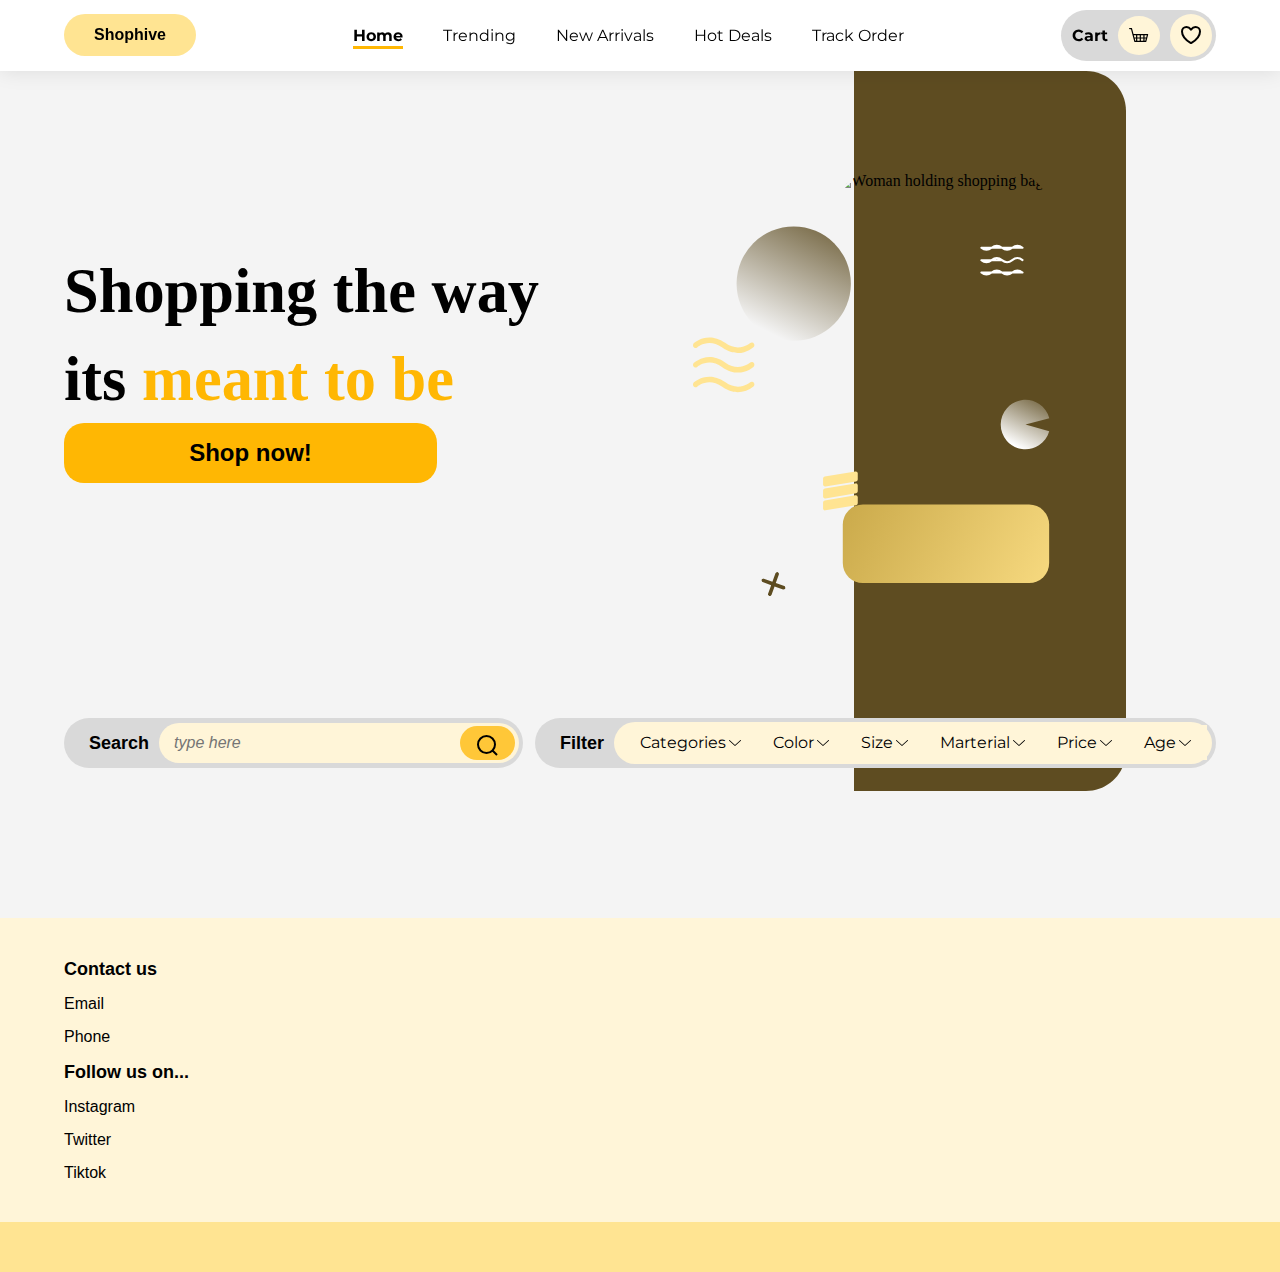
==== index.html @ 3d01b548 "BagIt" ====
<!DOCTYPE html>
<html lang="en">

<head>
    <meta charset="UTF-8">
    <meta http-equiv="X-UA-Compatible" content="IE=edge">
    <meta name="viewport" content="width=device-width, initial-scale=1.0">
    <title>BagIt</title>
    <link rel="stylesheet" href="/styles/index.css">
</head>

<body>
    <nav>
        <button>Shophive</button>
        <ul>
            <li class="active"><a href="index.html">Home</a></li>
            <li><a href="#">Trending</a></li>
            <li><a href="#">New Arrivals</a></li>
            <li><a href="#">Hot Deals</a></li>
            <li><a href="#">Track Order</a></li>
        </ul>
        <div>
            <p>Cart</p>
            <a><button><svg width="20" height="14" viewBox="0 0 20 14" fill="none" xmlns="http://www.w3.org/2000/svg">
                <path d="M0.0441895 0.567568C0.0441895 0.417039 0.108003 0.272676 0.221593 0.166237C0.335182 0.0597972 0.489242 0 0.649882 0H2.46696C2.60207 3.49752e-05 2.73328 0.0423981 2.83974 0.120352C2.9462 0.198307 3.02178 0.307376 3.05448 0.430216L4.5142 6.05405H18.5784C18.6704 6.05408 18.7612 6.07374 18.8438 6.11155C18.9265 6.14936 18.9989 6.20433 19.0556 6.27227C19.1122 6.34022 19.1516 6.41936 19.1707 6.50369C19.1898 6.58802 19.1882 6.67532 19.1659 6.75897L17.3488 13.5698C17.3161 13.6926 17.2405 13.8017 17.1341 13.8796C17.0276 13.9576 16.8964 14 16.7613 14H5.85883C5.72373 14 5.59251 13.9576 5.48605 13.8796C5.3796 13.8017 5.30401 13.6926 5.27131 13.5698L1.99452 1.13514H0.649882C0.489242 1.13514 0.335182 1.07534 0.221593 0.968898C0.108003 0.862459 0.0441895 0.718096 0.0441895 0.567568ZM4.81704 7.18919L5.42274 9.45946H7.07022V7.18919H4.81704ZM8.2816 7.18919V9.45946H10.7044V7.18919H8.2816ZM11.9158 7.18919V9.45946H14.3385V7.18919H11.9158ZM15.5499 7.18919V9.45946H17.1974L17.8031 7.18919H15.5499ZM16.8945 10.5946H15.5499V12.8649H16.2889L16.8945 10.5946ZM14.3385 10.5946H11.9158V12.8649H14.3385V10.5946ZM10.7044 10.5946H8.2816V12.8649H10.7044V10.5946ZM7.07022 10.5946H5.72558L6.33127 12.8649H7.07022V10.5946Z" fill="black"/>
                </svg>
             </button></a>
            <a><button><svg width="20" height="18" viewBox="0 0 20 18" fill="none" xmlns="http://www.w3.org/2000/svg">
                <path d="M5.5 1C3.0151 1 1 2.98817 1 5.44107C1 7.42116 1.7875 12.1206 9.5392 16.8712C9.67805 16.9555 9.83746 17 10 17C10.1625 17 10.3219 16.9555 10.4608 16.8712C18.2125 12.1206 19 7.42116 19 5.44107C19 2.98817 16.9849 1 14.5 1C12.0151 1 10 3.69156 10 3.69156C10 3.69156 7.9849 1 5.5 1Z" stroke="black" stroke-width="2" stroke-linecap="round" stroke-linejoin="round"/>
                </svg>
            </button></a>
        </div>
    </nav>
    <header class="hero-bg">
        <h1>Shopping the way<br>its <span>meant to be</span></h1>
        <button>Shop now!</button>

        <svg width="272" height="720" viewBox="0 0 272 720" fill="none" xmlns="http://www.w3.org/2000/svg">
            <path d="M0 0H232C254.091 0 272 17.9086 272 40V680C272 702.091 254.091 720 232 720H0V0Z" fill="#5E4C21"/>
            </svg>
        <div class="svgs">
            <svg width="208" height="80" viewBox="0 0 208 80" fill="none" xmlns="http://www.w3.org/2000/svg">
                <rect x="0.785278" y="0.576691" width="206.368" height="78.454" rx="20" fill="url(#paint0_linear_428_2)"/>
                <defs>
                <linearGradient id="paint0_linear_428_2" x1="-25.6503" y1="-16.4785" x2="233.589" y2="118.684" gradientUnits="userSpaceOnUse">
                <stop stop-color="#C4A343"/>
                <stop offset="1" stop-color="#FFE289"/>
                </linearGradient>
                </defs>
                </svg>

            <svg width="35" height="40" viewBox="0 0 35 40" fill="none" xmlns="http://www.w3.org/2000/svg">
            <path d="M2.0614 7.55216L32.7608 2.43559V8.40492L2.0614 13.5215V7.55216ZM2.0614 19.4908L32.7608 14.3742V20.3436L2.0614 25.4601V19.4908ZM2.0614 31.4295L32.7608 26.3129V32.2822L2.0614 37.3988V31.4295Z" fill="#FFE492" stroke="#FFE492" stroke-width="4" stroke-linecap="round" stroke-linejoin="round"/>
            </svg>
            <svg width="62" height="56" viewBox="0 0 62 56" fill="none" xmlns="http://www.w3.org/2000/svg">
                <path d="M0.547352 9.94303C0.129821 9.3612 -0.0608042 8.62201 0.017068 7.88672C0.0949402 7.15144 0.434988 6.47975 0.963021 6.0182C3.74668 3.77124 6.90918 2.15139 10.2676 1.25234C15.4155 -0.149388 23.4092 -0.499819 32.1063 5.84299C45.6635 15.7602 56.7907 6.40368 57.2383 5.98316C57.7774 5.53224 58.4549 5.32779 59.1287 5.41273C59.8024 5.49768 60.4198 5.86541 60.8514 6.43872C61.269 7.02055 61.4596 7.75975 61.3817 8.49503C61.3038 9.23031 60.9638 9.902 60.4358 10.3635C57.6521 12.6105 54.4896 14.2304 51.1311 15.1294C49.0709 15.6917 46.9553 15.9741 44.8322 15.9704C40.3557 15.9704 34.984 14.6739 29.2925 10.5388C15.7353 0.621559 4.60812 9.97808 4.16048 10.3986C3.62139 10.8495 2.94384 11.054 2.27013 10.969C1.59641 10.8841 0.978934 10.5163 0.547352 9.94303ZM57.2383 25.6073C56.7907 26.0278 45.6635 35.3843 32.1063 25.4671C23.4092 19.1243 15.4155 19.4748 10.2676 20.8765C6.90918 21.7755 3.74668 23.3954 0.963021 25.6424C0.434988 26.1039 0.0949402 26.7756 0.017068 27.5109C-0.0608042 28.2462 0.129821 28.9854 0.547352 29.5672C0.978934 30.1405 1.59641 30.5082 2.27013 30.5932C2.94384 30.6781 3.62139 30.4737 4.16048 30.0227C4.60812 29.6022 15.7353 20.2457 29.2925 30.1629C34.984 34.298 40.3557 35.5946 44.8322 35.5946C46.9553 35.5983 49.0709 35.3158 51.1311 34.7536C54.4896 33.8545 57.6521 32.2347 60.4358 29.9877C60.9638 29.5262 61.3038 28.8545 61.3817 28.1192C61.4596 27.3839 61.269 26.6447 60.8514 26.0629C60.4198 25.4896 59.8024 25.1218 59.1287 25.0369C58.4549 24.9519 57.7774 25.1564 57.2383 25.6073ZM57.2383 45.2315C56.7907 45.652 45.6635 55.0085 32.1063 45.0913C23.4092 38.7485 15.4155 39.0989 10.2676 40.5006C6.90918 41.3997 3.74668 43.0195 0.963021 45.2665C0.434988 45.7281 0.0949402 46.3997 0.017068 47.135C-0.0608042 47.8703 0.129821 48.6095 0.547352 49.1913C0.978934 49.7646 1.59641 50.1324 2.27013 50.2173C2.94384 50.3023 3.62139 50.0978 4.16048 49.6469C4.60812 49.2264 15.7353 39.8699 29.2925 49.7871C34.984 53.9222 40.3557 55.2188 44.8322 55.2188C50.4448 55.2144 55.9103 53.2504 60.4358 49.6119C60.9638 49.1503 61.3038 48.4786 61.3817 47.7433C61.4596 47.0081 61.269 46.2689 60.8514 45.687C60.4198 45.1137 59.8024 44.746 59.1287 44.661C58.4549 44.5761 57.7774 44.7805 57.2383 45.2315Z" fill="#FFE492"/>
                </svg>
            <svg width="27" height="26" viewBox="0 0 27 26" fill="none" xmlns="http://www.w3.org/2000/svg">
                    <g clip-path="url(#clip0_428_4)">
                    <path d="M9.16279 24.9806C8.71115 24.8172 8.3429 24.4811 8.13903 24.0462C7.93516 23.6113 7.91236 23.1133 8.07564 22.6616L11.1562 14.1438L2.63837 11.0632C2.19462 10.894 1.8351 10.5572 1.63725 10.1254C1.43939 9.69364 1.41904 9.20144 1.58057 8.75481C1.74209 8.30819 2.07258 7.94287 2.50084 7.73754C2.9291 7.53222 3.42087 7.50331 3.87024 7.65705L12.3881 10.7376L15.4686 2.21978C15.6379 1.77603 15.9747 1.41651 16.4064 1.21866C16.8382 1.02081 17.3304 1.00045 17.777 1.16198C18.2236 1.32351 18.589 1.65399 18.7943 2.08225C18.9996 2.51051 19.0285 3.00229 18.8748 3.45165L15.7942 11.9695L24.3121 15.05C24.7558 15.2193 25.1153 15.5561 25.3132 15.9878C25.511 16.4196 25.5314 16.9118 25.3699 17.3584C25.2083 17.8051 24.8778 18.1704 24.4496 18.3757C24.0213 18.581 23.5295 18.6099 23.0802 18.4562L14.5624 15.3756L11.4818 23.8935C11.3184 24.3451 10.9823 24.7133 10.5474 24.9172C10.1125 25.1211 9.61448 25.1439 9.16279 24.9806Z" fill="#5D4C21"/>
                    </g>
                    <defs>
                    <clipPath id="clip0_428_4">
                    <rect width="18.9905" height="18.9905" fill="white" transform="translate(8.90137 25.7035) rotate(-115.117)"/>
                    </clipPath>
                    </defs>
                    </svg>
            <svg width="115" height="115" viewBox="0 0 115 115" fill="none" xmlns="http://www.w3.org/2000/svg">
                        <circle cx="57.7177" cy="57.6258" r="57.135" fill="url(#paint0_linear_428_3)"/>
                        <defs>
                        <linearGradient id="paint0_linear_428_3" x1="102.914" y1="-28.0767" x2="34.2668" y2="107.086" gradientUnits="userSpaceOnUse">
                        <stop offset="0.0328347" stop-color="#5D4C21"/>
                        <stop offset="1" stop-color="#5D4C21" stop-opacity="0"/>
                        </linearGradient>
                        </defs>
                        </svg>
            <svg width="44" height="32" viewBox="0 0 44 32" fill="none" xmlns="http://www.w3.org/2000/svg">
                            <path d="M21.9324 16.1288C23.1689 17.1593 24.4054 18.1897 27.0845 18.1897C32.2365 18.1897 32.2365 14.068 37.3886 14.068C40.0677 14.068 41.3042 15.0984 42.5407 16.1288M1.32397 3.76381C2.56048 4.79423 3.79698 5.82465 6.47607 5.82465C11.6282 5.82465 11.6282 1.70297 16.7803 1.70297C19.4594 1.70297 20.6959 2.73339 21.9324 3.76381H1.32397ZM1.32397 28.4939C2.56048 29.5243 3.79698 30.5547 6.47607 30.5547C11.6282 30.5547 11.6282 26.433 16.7803 26.433C19.4594 26.433 20.6959 27.4635 21.9324 28.4939H1.32397ZM1.32397 16.1288C2.56048 17.1593 3.79698 18.1897 6.47607 18.1897C11.6282 18.1897 11.6282 14.068 16.7803 14.068C19.4594 14.068 20.6959 15.0984 21.9324 16.1288H1.32397ZM21.9324 3.76381C23.1689 4.79423 24.4054 5.82465 27.0845 5.82465C32.2365 5.82465 32.2365 1.70297 37.3886 1.70297C40.0677 1.70297 41.3042 2.73339 42.5407 3.76381H21.9324ZM21.9324 28.4939C23.1689 29.5243 24.4054 30.5547 27.0845 30.5547C32.2365 30.5547 32.2365 26.433 37.3886 26.433C40.0677 26.433 41.3042 27.4635 42.5407 28.4939H21.9324Z" stroke="white" stroke-width="2" stroke-linecap="round" stroke-linejoin="round"/>
                            </svg>
            <svg width="50" height="51" viewBox="0 0 50 51" fill="none" xmlns="http://www.w3.org/2000/svg">
                                <path d="M49.3413 19.1638C47.7931 13.3856 44.2029 8.36452 39.236 5.03075C34.2691 1.69699 28.2621 0.27658 22.3281 1.0327C16.3941 1.78882 10.9352 4.67021 6.96304 9.143C2.99084 13.6158 0.774523 19.3768 0.724734 25.3586C0.674944 31.3404 2.79506 37.1375 6.69226 41.6758C10.5895 46.214 15.9996 49.1859 21.9202 50.0407C27.8408 50.8955 33.8705 49.5753 38.8923 46.3246C43.914 43.074 47.5873 38.1133 49.2315 32.3618L25.4539 25.5644L49.3413 19.1638Z" fill="url(#paint0_linear_428_17)"/>
                                <defs>
                                <linearGradient id="paint0_linear_428_17" x1="45.0165" y1="-11.5307" x2="15.3035" y2="46.9725" gradientUnits="userSpaceOnUse">
                                <stop offset="0.0328347" stop-color="#5D4C21"/>
                                <stop offset="1" stop-color="white"/>
                                </linearGradient>
                                </defs>
                                </svg>

        </div>
        <img src="/images/unsplash_3o-X8WJOP5E.png" alt="Woman holding shopping bags">
    </header>
    <section class="search" id="search">
        <div>
            <h3>Search</h3>
            <input type="text" id="search" placeholder="type here">
            <button id="search-button"><svg width="21" height="21" viewBox="0 0 21 21" fill="none" xmlns="http://www.w3.org/2000/svg">
        <path d="M20 20L15.514 15.506L20 20ZM18 9.5C18 11.7543 17.1045 13.9163 15.5104 15.5104C13.9163 17.1045 11.7543 18 9.5 18C7.24566 18 5.08365 17.1045 3.48959 15.5104C1.89553 13.9163 1 11.7543 1 9.5C1 7.24566 1.89553 5.08365 3.48959 3.48959C5.08365 1.89553 7.24566 1 9.5 1C11.7543 1 13.9163 1.89553 15.5104 3.48959C17.1045 5.08365 18 7.24566 18 9.5V9.5Z" stroke="black" stroke-width="2" stroke-linecap="round"/>
        </svg>
        </button>
        </div>
        <div>
            <h3>Filter</h3>
            <ul>
                <li>
                    <div class="dropdown">
                        <button class="dropbtn">Categories      <svg width="12" height="6" viewBox="0 0 12 6" fill="none" xmlns="http://www.w3.org/2000/svg">
                            <path fill-rule="evenodd" clip-rule="evenodd" d="M11.8644 0.125877C11.9074 0.165677 11.9415 0.212958 11.9648 0.265012C11.988 0.317066 12 0.37287 12 0.429228C12 0.485585 11.988 0.541389 11.9648 0.593443C11.9415 0.645497 11.9074 0.692779 11.8644 0.732579L6.32661 5.87412C6.28374 5.91402 6.23282 5.94568 6.17675 5.96728C6.12068 5.98888 6.06058 6 5.99988 6C5.93918 6 5.87907 5.98888 5.82301 5.96728C5.76694 5.94568 5.71602 5.91402 5.67315 5.87412L0.135336 0.732578C0.0486812 0.652125 -2.37356e-08 0.543006 -1.87621e-08 0.429227C-1.37887e-08 0.315449 0.0486813 0.20633 0.135336 0.125876C0.22199 0.0454223 0.339519 0.000223819 0.462067 0.000223824C0.584615 0.00022383 0.702144 0.0454224 0.788797 0.125876L5.99988 4.96493L11.211 0.125877C11.2538 0.0859754 11.3048 0.0543181 11.3608 0.032718C11.4169 0.011118 11.477 -2.28615e-08 11.5377 -2.02082e-08C11.5984 -1.75549e-08 11.6585 0.011118 11.7146 0.0327181C11.7706 0.0543181 11.8216 0.0859754 11.8644 0.125877Z" fill="black"/>
                           </svg></button>
                        <div class="dropdown-content">
                            <a href="#">Schools bags</a>
                            <a href="#">Laptop bags</a>
                        </div>
                    </div>
                </li>
                <li>
                    <div class="dropdown">
                        <button class="dropbtn">Color      <svg width="12" height="6" viewBox="0 0 12 6" fill="none" xmlns="http://www.w3.org/2000/svg">
                            <path fill-rule="evenodd" clip-rule="evenodd" d="M11.8644 0.125877C11.9074 0.165677 11.9415 0.212958 11.9648 0.265012C11.988 0.317066 12 0.37287 12 0.429228C12 0.485585 11.988 0.541389 11.9648 0.593443C11.9415 0.645497 11.9074 0.692779 11.8644 0.732579L6.32661 5.87412C6.28374 5.91402 6.23282 5.94568 6.17675 5.96728C6.12068 5.98888 6.06058 6 5.99988 6C5.93918 6 5.87907 5.98888 5.82301 5.96728C5.76694 5.94568 5.71602 5.91402 5.67315 5.87412L0.135336 0.732578C0.0486812 0.652125 -2.37356e-08 0.543006 -1.87621e-08 0.429227C-1.37887e-08 0.315449 0.0486813 0.20633 0.135336 0.125876C0.22199 0.0454223 0.339519 0.000223819 0.462067 0.000223824C0.584615 0.00022383 0.702144 0.0454224 0.788797 0.125876L5.99988 4.96493L11.211 0.125877C11.2538 0.0859754 11.3048 0.0543181 11.3608 0.032718C11.4169 0.011118 11.477 -2.28615e-08 11.5377 -2.02082e-08C11.5984 -1.75549e-08 11.6585 0.011118 11.7146 0.0327181C11.7706 0.0543181 11.8216 0.0859754 11.8644 0.125877Z" fill="black"/>
                           </svg></button>
                        <div class="dropdown-content">
                            <a href="#">Grey</a>
                            <a href="#">Black</a>
                            <a href="#">Brown</a>
                            <a href="#">Blue</a>
                            <a href="#">Red</a>
                        </div>
                    </div>
                </li>
                <li>
                    <div class="dropdown">
                        <button class="dropbtn">Size     <svg width="12" height="6" viewBox="0 0 12 6" fill="none" xmlns="http://www.w3.org/2000/svg">
                            <path fill-rule="evenodd" clip-rule="evenodd" d="M11.8644 0.125877C11.9074 0.165677 11.9415 0.212958 11.9648 0.265012C11.988 0.317066 12 0.37287 12 0.429228C12 0.485585 11.988 0.541389 11.9648 0.593443C11.9415 0.645497 11.9074 0.692779 11.8644 0.732579L6.32661 5.87412C6.28374 5.91402 6.23282 5.94568 6.17675 5.96728C6.12068 5.98888 6.06058 6 5.99988 6C5.93918 6 5.87907 5.98888 5.82301 5.96728C5.76694 5.94568 5.71602 5.91402 5.67315 5.87412L0.135336 0.732578C0.0486812 0.652125 -2.37356e-08 0.543006 -1.87621e-08 0.429227C-1.37887e-08 0.315449 0.0486813 0.20633 0.135336 0.125876C0.22199 0.0454223 0.339519 0.000223819 0.462067 0.000223824C0.584615 0.00022383 0.702144 0.0454224 0.788797 0.125876L5.99988 4.96493L11.211 0.125877C11.2538 0.0859754 11.3048 0.0543181 11.3608 0.032718C11.4169 0.011118 11.477 -2.28615e-08 11.5377 -2.02082e-08C11.5984 -1.75549e-08 11.6585 0.011118 11.7146 0.0327181C11.7706 0.0543181 11.8216 0.0859754 11.8644 0.125877Z" fill="black"/>
                           </svg></button>
                        <div class="dropdown-content">
                            <a href="#">Small</a>
                            <a href="#">Medium</a>
                            <a href="#">Large</a>
                            <a href="#">Very large</a>
                        </div>
                    </div>
                </li>
                <li>
                    <div class="dropdown">
                        <button class="dropbtn">Marterial      <svg width="12" height="6" viewBox="0 0 12 6" fill="none" xmlns="http://www.w3.org/2000/svg">
                            <path fill-rule="evenodd" clip-rule="evenodd" d="M11.8644 0.125877C11.9074 0.165677 11.9415 0.212958 11.9648 0.265012C11.988 0.317066 12 0.37287 12 0.429228C12 0.485585 11.988 0.541389 11.9648 0.593443C11.9415 0.645497 11.9074 0.692779 11.8644 0.732579L6.32661 5.87412C6.28374 5.91402 6.23282 5.94568 6.17675 5.96728C6.12068 5.98888 6.06058 6 5.99988 6C5.93918 6 5.87907 5.98888 5.82301 5.96728C5.76694 5.94568 5.71602 5.91402 5.67315 5.87412L0.135336 0.732578C0.0486812 0.652125 -2.37356e-08 0.543006 -1.87621e-08 0.429227C-1.37887e-08 0.315449 0.0486813 0.20633 0.135336 0.125876C0.22199 0.0454223 0.339519 0.000223819 0.462067 0.000223824C0.584615 0.00022383 0.702144 0.0454224 0.788797 0.125876L5.99988 4.96493L11.211 0.125877C11.2538 0.0859754 11.3048 0.0543181 11.3608 0.032718C11.4169 0.011118 11.477 -2.28615e-08 11.5377 -2.02082e-08C11.5984 -1.75549e-08 11.6585 0.011118 11.7146 0.0327181C11.7706 0.0543181 11.8216 0.0859754 11.8644 0.125877Z" fill="black"/>
                           </svg></button>
                        <div class="dropdown-content">
                            <a href="#">Silk</a>
                            <a href="#">Leather</a>
                            <a href="#">Wooven</a>
                            <a href="#">Satin</a>
                        </div>
                    </div>
                </li>
                <li>
                    <div class="dropdown">
                        <button class="dropbtn">Price      <svg width="12" height="6" viewBox="0 0 12 6" fill="none" xmlns="http://www.w3.org/2000/svg">
                            <path fill-rule="evenodd" clip-rule="evenodd" d="M11.8644 0.125877C11.9074 0.165677 11.9415 0.212958 11.9648 0.265012C11.988 0.317066 12 0.37287 12 0.429228C12 0.485585 11.988 0.541389 11.9648 0.593443C11.9415 0.645497 11.9074 0.692779 11.8644 0.732579L6.32661 5.87412C6.28374 5.91402 6.23282 5.94568 6.17675 5.96728C6.12068 5.98888 6.06058 6 5.99988 6C5.93918 6 5.87907 5.98888 5.82301 5.96728C5.76694 5.94568 5.71602 5.91402 5.67315 5.87412L0.135336 0.732578C0.0486812 0.652125 -2.37356e-08 0.543006 -1.87621e-08 0.429227C-1.37887e-08 0.315449 0.0486813 0.20633 0.135336 0.125876C0.22199 0.0454223 0.339519 0.000223819 0.462067 0.000223824C0.584615 0.00022383 0.702144 0.0454224 0.788797 0.125876L5.99988 4.96493L11.211 0.125877C11.2538 0.0859754 11.3048 0.0543181 11.3608 0.032718C11.4169 0.011118 11.477 -2.28615e-08 11.5377 -2.02082e-08C11.5984 -1.75549e-08 11.6585 0.011118 11.7146 0.0327181C11.7706 0.0543181 11.8216 0.0859754 11.8644 0.125877Z" fill="black"/>
                           </svg></button>
                        <div class="dropdown-content">
                            <a href="#">Min - #3000</a>
                            <a href="#">#3100 - #6000</a>
                            <a href="#">#6100 - Max</a>
                        </div>
                    </div>
                </li>
                <li>
                    <div class="dropdown">
                        <button class="dropbtn">Age      <svg width="12" height="6" viewBox="0 0 12 6" fill="none" xmlns="http://www.w3.org/2000/svg">
                            <path fill-rule="evenodd" clip-rule="evenodd" d="M11.8644 0.125877C11.9074 0.165677 11.9415 0.212958 11.9648 0.265012C11.988 0.317066 12 0.37287 12 0.429228C12 0.485585 11.988 0.541389 11.9648 0.593443C11.9415 0.645497 11.9074 0.692779 11.8644 0.732579L6.32661 5.87412C6.28374 5.91402 6.23282 5.94568 6.17675 5.96728C6.12068 5.98888 6.06058 6 5.99988 6C5.93918 6 5.87907 5.98888 5.82301 5.96728C5.76694 5.94568 5.71602 5.91402 5.67315 5.87412L0.135336 0.732578C0.0486812 0.652125 -2.37356e-08 0.543006 -1.87621e-08 0.429227C-1.37887e-08 0.315449 0.0486813 0.20633 0.135336 0.125876C0.22199 0.0454223 0.339519 0.000223819 0.462067 0.000223824C0.584615 0.00022383 0.702144 0.0454224 0.788797 0.125876L5.99988 4.96493L11.211 0.125877C11.2538 0.0859754 11.3048 0.0543181 11.3608 0.032718C11.4169 0.011118 11.477 -2.28615e-08 11.5377 -2.02082e-08C11.5984 -1.75549e-08 11.6585 0.011118 11.7146 0.0327181C11.7706 0.0543181 11.8216 0.0859754 11.8644 0.125877Z" fill="black"/>
                           </svg></button>
                        <div class="dropdown-content">
                            <a href="#">Under 5</a>
                            <a href="#">5 - 10</a>
                            <a href="#">10 - 20</a>
                            <a href="#">Above 21</a>
                        </div>
                    </div>
                </li>
            </ul>
        </div>
    </section>

    <footer class="info">
        <div>
            <div>
                <h2>Shophive</h2>
            </div>
            <ul id="Contact">
                <label for="Contact"><h3>Contact us</h3></label>
                <li><a href="#">Email</a></li>
                <li><a href="#">Phone</a></li>
            </ul>
            <ul id="follow">
                <label for="follow"><h3>Follow us on...</h3></label>
                <li><a href="#">Instagram</a></li>
                <li><a href="#">Twitter</a></li>
                <li><a href="#">Tiktok</a></li>
            </ul>
        </div>
        <div>
        </div>
    </footer>

</body>

</html>
---- styles/index.css ----
@import url('https://fonts.googleapis.com/css2?family=Montserrat:ital,wght@0,100;0,400;0,500;0,700;1,100&display=swap');
* {
    margin: 0%;
    padding: 0%;
    box-sizing: border-box;
}

body {
    margin: 0%;
    padding: 0%;
    background-color: #F4F4F4;
}

section,
nav,
header,
footer {
    padding-left: 5%;
    padding-right: 5%;
}

h1 {
    font-weight: 700;
    font-size: 3.9em;
    line-height: 87.67px;
    height: 176px;
    position: relative;
    z-index: 3;
}

h1 span {
    color: #FFB703;
}

h2 {
    font-family: 'Mplus 1p Bold', sans-serif;
    font-style: normal;
    font-weight: 700;
    font-size: 32px;
    line-height: 48px;
    color: #000000;
}

h2 span {
    color: #FFB703;
}

h3 {
    font-family: 'Mplus 1p Bold', sans-serif;
    font-size: 18px;
    font-weight: 700;
    line-height: 22px;
    text-align: left;
}

h3 span {
    color: #FFB703;
}

p {
    font-family: 'Montserrat', sans-serif;
}

button {
    cursor: pointer;
}

nav {
    display: flex;
    justify-content: space-between;
    align-items: center;
    padding-top: 10px;
    padding-bottom: 10px;
    background-color: white;
    position: sticky;
    top: 0%;
    box-shadow: 0px 0px 20px rgba(0, 0, 0, 0.1);
    z-index: 99;
}

nav button:first-child {
    padding: 12px 30px;
    background: rgba(255, 228, 146, 1);
    font-size: 16px;
    font-weight: bold;
    border: none;
    border-radius: 30px;
}

nav ul {
    display: flex;
    gap: 20px;
    align-content: center;
}

nav li,
nav a {
    font-family: 'Montserrat', sans-serif;
    color: black;
    text-decoration: none;
    list-style-type: none;
    font-weight: 400;
    font-size: 1rem;
    font-style: normal;
    align-items: center;
}

nav ul a {
    padding: 10px;
}

nav li a:hover {
    font-weight: bold;
    font-size: .95rem;
}

nav .active a {
    font-weight: bold;
    text-decoration: #FFB703 underline .2em;
    text-underline-offset: 5px;
}

nav>div:last-of-type {
    display: flex;
    justify-content: center;
    gap: 10px;
    background: rgba(217, 217, 217, 1);
    border-radius: 100px;
    align-items: center;
    padding: 4px 4px 4px 11px;
}

nav div p {
    font-family: 'Montserrat', sans-serif;
    font-style: normal;
    font-size: 16px;
    font-weight: bold;
}

nav div button:first-of-type {
    background-color: #FFF5D8;
    border-radius: 100%;
    border: none;
    padding: 16.12px 15px 16.12px 11.62px;
}

nav div button:last-of-type {
    background-color: #FFF5D8;
    border-radius: 100%;
    border: none;
    padding: 12.12px 11px 8.88px 11px;
}

header {
    padding-top: calc(191px - 15px);
    padding-bottom: 225px;
    position: relative;
    border-radius: 40px;
    background-image: url(/images/Untitled-1.png);
    background-repeat: no-repeat;
    background-position: center;
    margin-bottom: 10px;
}

header button {
    font-family: 'Mplus 1p Bold', sans-serif;
    padding: 12px 0px;
    background: rgba(255, 183, 3, 1);
    border: none;
    border-radius: 20px;
    font-size: 24px;
    font-weight: 700;
    width: 373px;
    height: 60px;
}

header img {
    position: absolute;
    width: fit-content;
    height: 417px;
    right: 18%;
    top: 101px;
    border-radius: 40px;
    transition-duration: 200ms;
}

header img:hover {
    transform: scale(1.05);
}

header>svg {
    position: absolute;
    top: 0px;
    right: 12%;
}

.svgs svg {
    transition-duration: 200ms;
}

.svgs svg:hover:nth-child(even) {
    transform: scale(1.05);
}

.svgs svg:hover:nth-child(odd) {
    transform: scale(1.1);
}

.svgs svg:first-child {
    position: absolute;
    right: 18%;
    top: 433px;
    z-index: +2;
}

.svgs svg:nth-child(2) {
    position: absolute;
    right: 33%;
    top: 400px;
    z-index: 2;
}

.svgs svg:nth-child(3) {
    position: absolute;
    right: 41%;
    top: 266px;
}

.svgs svg:nth-child(4) {
    position: absolute;
    right: 38.5%;
    top: 500px;
}

.svgs svg:nth-child(5) {
    position: absolute;
    right: 33.5%;
    top: 155px;
}

.svgs svg:nth-child(6) {
    position: absolute;
    right: 20%;
    top: 173px;
}

.svgs svg:nth-child(7) {
    position: absolute;
    right: 18%;
    top: 328px;
}

.search,
.search>div,
.search ul,
.search li {
    display: flex;
    align-items: center;
    justify-content: space-between;
    list-style-type: none;
}

.search {
    gap: 1%;
    position: sticky;
    top: 81px;
}

.search ul {
    width: 598px;
    height: 42px;
    padding: 0% 10px;
    margin: 0%;
    background: #FFF5D8;
    border-radius: 25px;
}

.search li {
    cursor: pointer;
    position: relative;
}

.search li:hover {
    height: 42px;
}

.search>div {
    position: relative;
    gap: 10px;
    background: #D9D9D9;
    border-radius: 25px;
    padding-left: 25px;
    padding-right: 4px;
    width: 690px;
    height: 50px;
}

.search input {
    width: 90%;
    padding: 11px calc(55px + 16px) 11px 15px;
    background: #FFF5D8;
    border-radius: 25.5px;
    border: none;
    font-size: 16px;
}

.search ::placeholder {
    font-style: italic;
}

#search-button {
    position: absolute;
    padding-top: 8px;
    height: 34px;
    width: 55px;
    right: 8px;
    top: 8px;
    border: none;
    border-radius: 18px;
    background: rgba(255, 183, 3, 0.75);
    z-index: 2;
    cursor: pointer;
}

.dropbtn {
    background: #FFF5D8;
    font-family: 'Montserrat', sans-serif;
    color: black;
    padding: 8px 16px;
    font-size: 16px;
    border: none;
    cursor: pointer;
    display: flex;
    align-items: center;
    gap: 3px;
}

.dropdown {
    position: relative;
    display: inline-block;
}

.dropdown-content {
    display: none;
    position: absolute;
    top: 100%;
    background-color: #f9f9f9;
    width: max-content;
    box-shadow: 0px 8px 16px 0px rgba(0, 0, 0, 0.1);
    z-index: 1;
}

.dropdown-content a {
    color: black;
    padding: 12px 16px;
    text-decoration: none;
    display: block;
}

.dropdown-content a:hover {
    background-color: #f1f1f1;
}

.dropdown:hover .dropdown-content {
    display: block;
}

.dropdown:hover {
    background-color: #3e8e41;
}

footer {
    position: relative;
    bottom: 0px;
    background: #FFF5D8;
    padding-top: 40px;
    padding-bottom: 40px;
    margin-top: 150px;
    display: flex;
    justify-content: space-between;
}

footer div {
    display: flex;
    gap: 15px;
    flex-direction: column;
}

footer ul,
footer li,
footer a {
    color: black;
    list-style-type: none;
    text-decoration: none;
    display: flex;
    flex-direction: column;
    gap: 15px;
    font-family: 'Mplus 1p', sans-serif;
    font-style: normal;
    font-weight: 400;
    font-size: 16px;
}

footer input,
footer textarea {
    padding: 5px 15px;
    background: #FFFFFF;
    border: none;
    border-left: 5px solid #FFB703;
    box-shadow: 0px 4px 4px rgba(0, 0, 0, 0.25);
}

footer button {
    padding: 8px 35px;
    width: fit-content;
    border: none;
    background-color: #FFB703;
    font-family: 'Mplus 1p Bold', sans-serif;
    font-style: normal;
    font-weight: 700;
    font-size: 16px;
    align-items: center;
    justify-content: center;
    text-align: center;
    border-radius: 100px;
}

footer div:last-of-type {
    height: 50px;
    width: 100%;
    background: #FFE492;
    position: absolute;
    top: 100%;
    left: 0%;
}
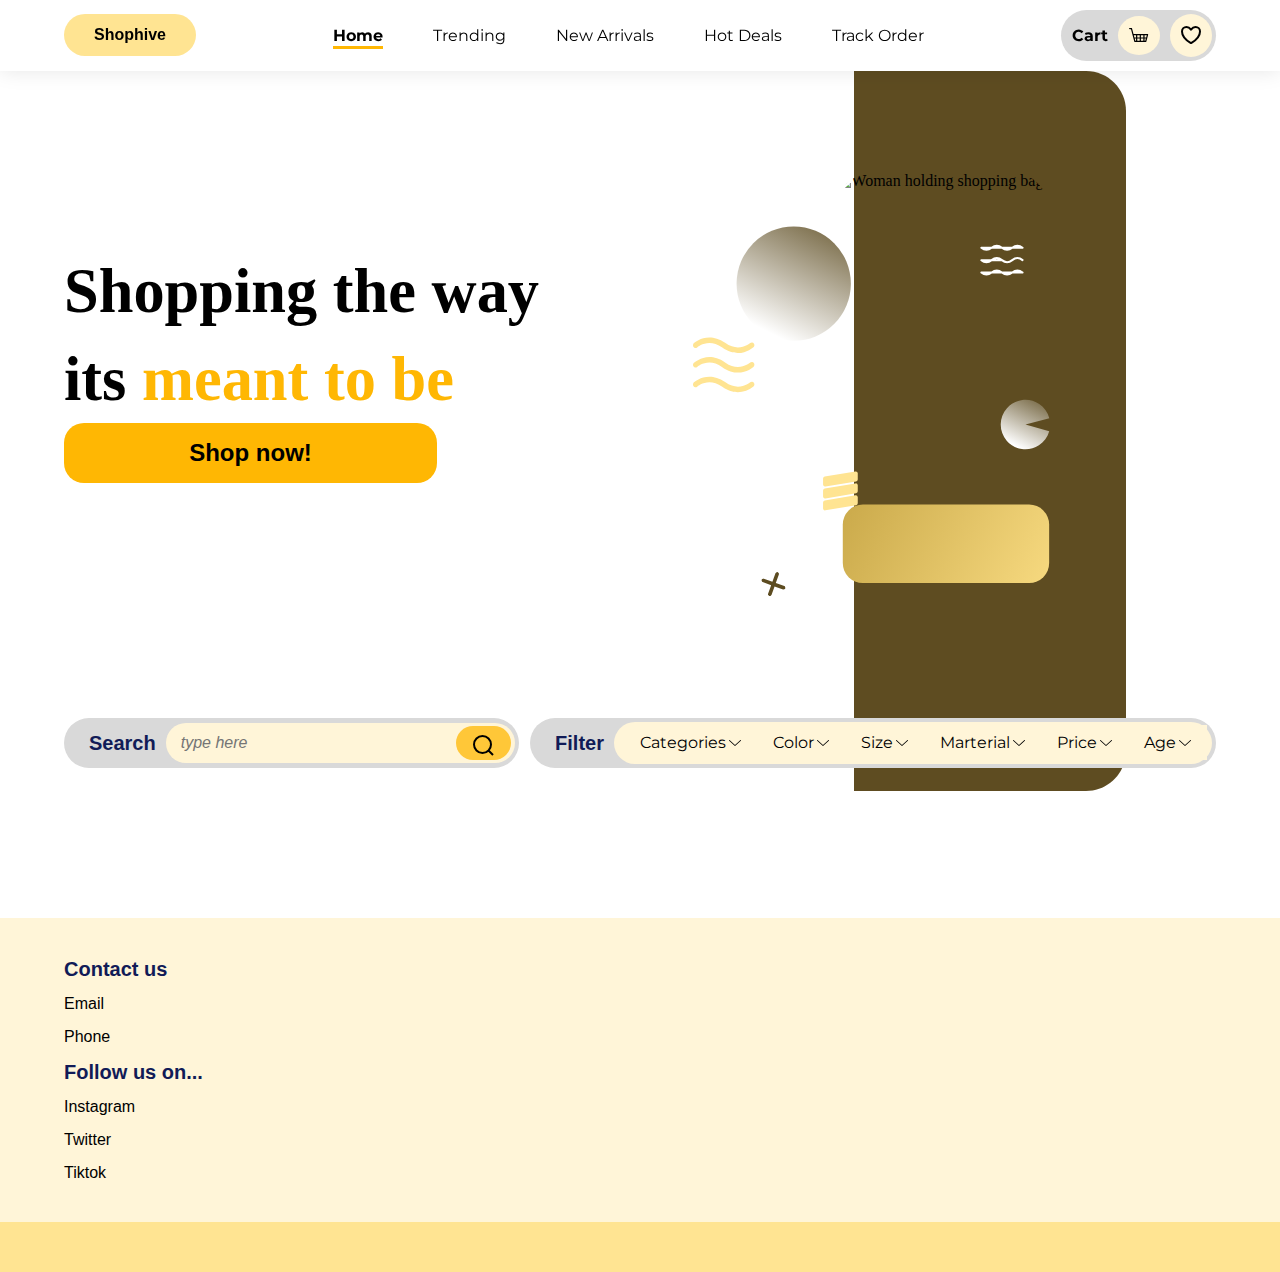
==== commit a87902f9: "BagIt" ====
--- a/index.html
+++ b/index.html
@@ -13,7 +13,7 @@
     <nav>
         <button>Shophive</button>
         <ul>
-            <li class="active"><a href="index.html">Home</a></li>
+            <li><a class="active" href="index.html">Home</a></li>
             <li><a href="#">Trending</a></li>
             <li><a href="#">New Arrivals</a></li>
             <li><a href="#">Hot Deals</a></li>
--- a/styles/index.css
+++ b/styles/index.css
@@ -5,10 +5,13 @@
     box-sizing: border-box;
 }
 
+html {
+    scroll-behavior: smooth;
+}
+
 body {
     margin: 0%;
     padding: 0%;
-    background-color: #F4F4F4;
 }
 
 section,
@@ -38,7 +41,7 @@
     font-weight: 700;
     font-size: 32px;
     line-height: 48px;
-    color: #000000;
+    color: #111B57;
 }
 
 h2 span {
@@ -47,14 +50,24 @@
 
 h3 {
     font-family: 'Mplus 1p Bold', sans-serif;
-    font-size: 18px;
+    font-size: 20px;
     font-weight: 700;
     line-height: 22px;
     text-align: left;
+    color: #111B57;
 }
 
 h3 span {
     color: #FFB703;
+}
+
+h4 {
+    font-family: 'Mplus 1p', sans-serif;
+    font-style: normal;
+    font-weight: 800;
+    font-size: 18px;
+    line-height: 36px;
+    color: #111B57;
 }
 
 p {
@@ -114,7 +127,7 @@
     font-size: .95rem;
 }
 
-nav .active a {
+nav ul a.active {
     font-weight: bold;
     text-decoration: #FFB703 underline .2em;
     text-underline-offset: 5px;
@@ -149,6 +162,41 @@
     border-radius: 100%;
     border: none;
     padding: 12.12px 11px 8.88px 11px;
+}
+
+nav li {
+    background: linear-gradient(0deg, #FFB703, #FFB703) no-repeat right bottom / 0 var(--bg-h);
+    transition: background-size 350ms;
+    --bg-h: 100%;
+    padding: 5px;
+    --bg-h: 2px;
+    box-sizing: border-box;
+}
+
+nav li:where(:hover,
+ :focus-visible) {
+    background-size: 100% var(--bg-h);
+    background-position-x: left;
+}
+
+.view_more {
+    padding: 15px 100px;
+    width: fit-content;
+    border-radius: 100px;
+    border: none;
+    background-color: #FFB703;
+    margin-left: auto;
+    margin-right: auto;
+    font-family: 'Mplus 1p Bold', sans-serif;
+    font-style: normal;
+    font-weight: 700;
+    font-size: 16px;
+    margin-top: 50px;
+    transition: 100ms;
+}
+
+.view_more:hover {
+    background-color: #ffb803cd;
 }
 
 header {
@@ -380,7 +428,8 @@
     justify-content: space-between;
 }
 
-footer div {
+footer div,
+footer form {
     display: flex;
     gap: 15px;
     flex-direction: column;
@@ -410,7 +459,7 @@
     box-shadow: 0px 4px 4px rgba(0, 0, 0, 0.25);
 }
 
-footer button {
+footer input[type=submit] {
     padding: 8px 35px;
     width: fit-content;
     border: none;
@@ -419,10 +468,13 @@
     font-style: normal;
     font-weight: 700;
     font-size: 16px;
-    align-items: center;
-    justify-content: center;
-    text-align: center;
     border-radius: 100px;
+    cursor: pointer;
+    transition: 300ms;
+}
+
+footer input[type=submit]:hover {
+    background-color: #CC9202;
 }
 
 footer div:last-of-type {
